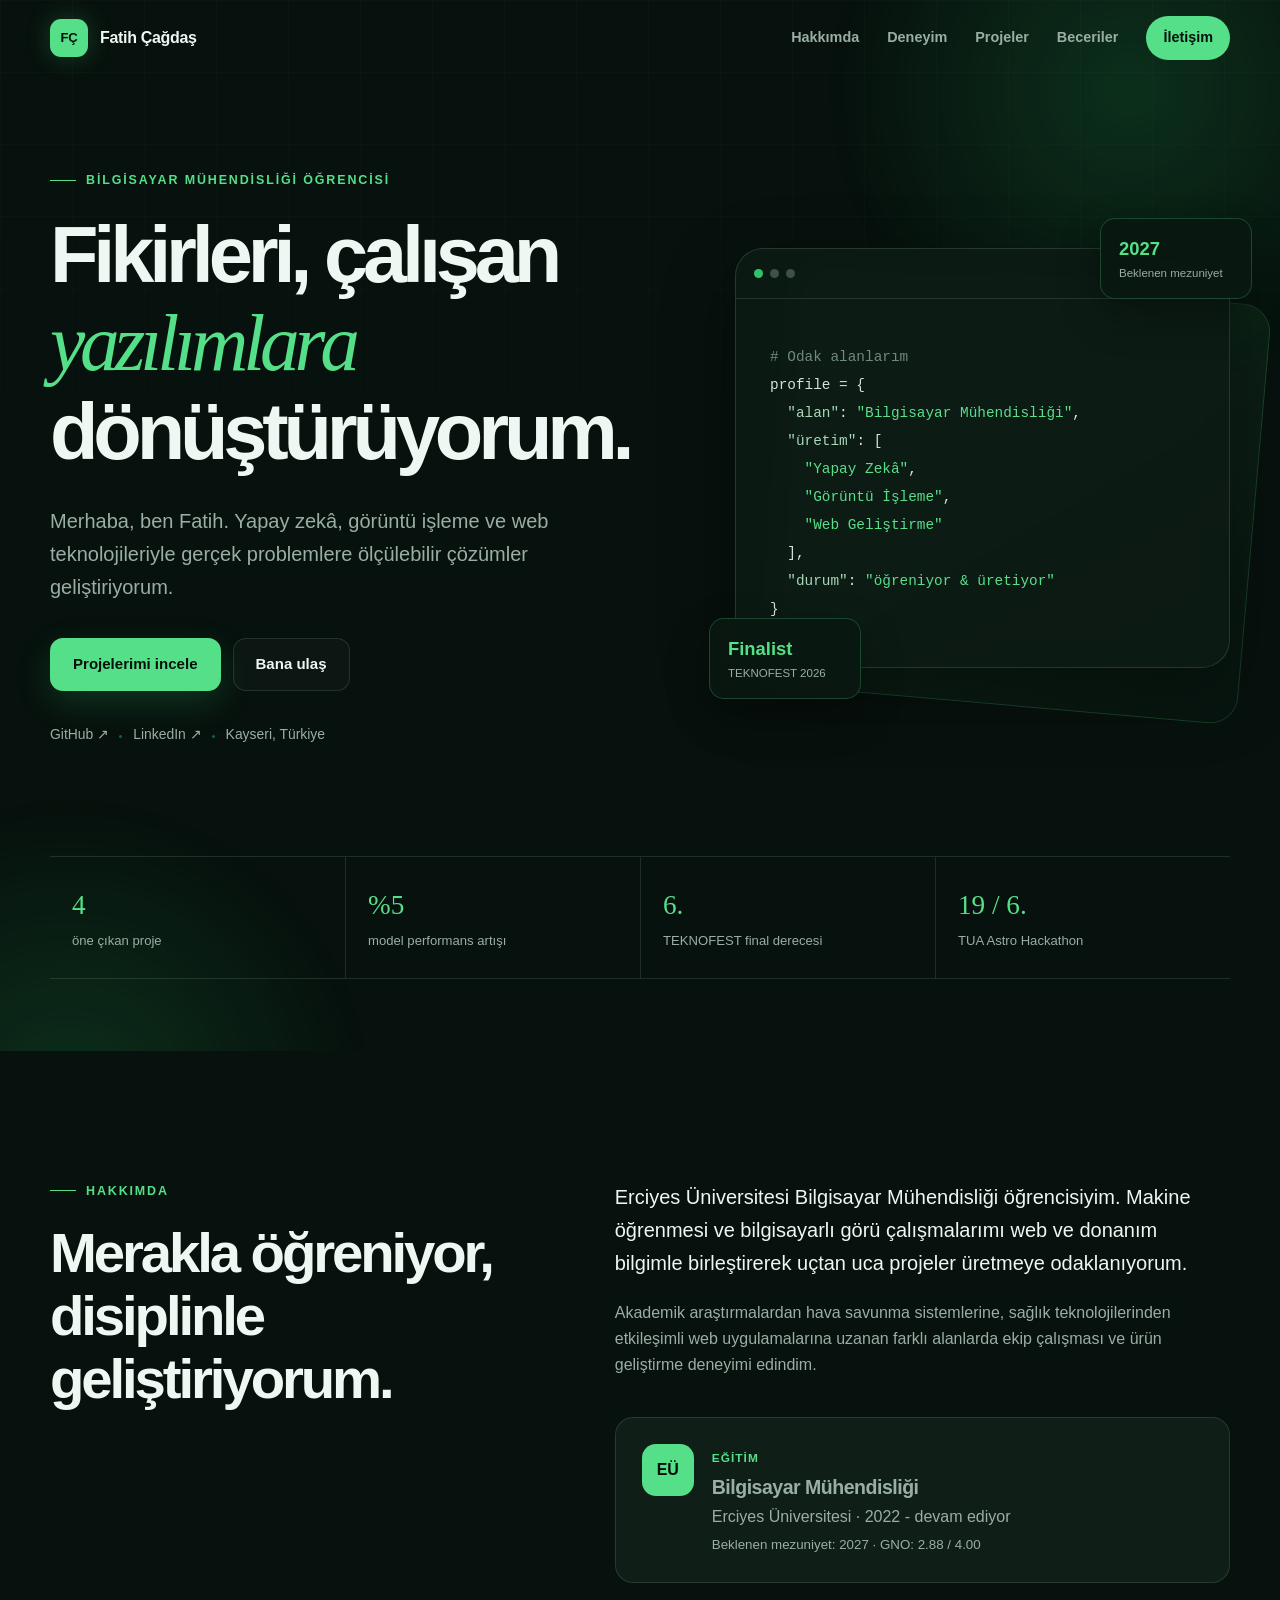
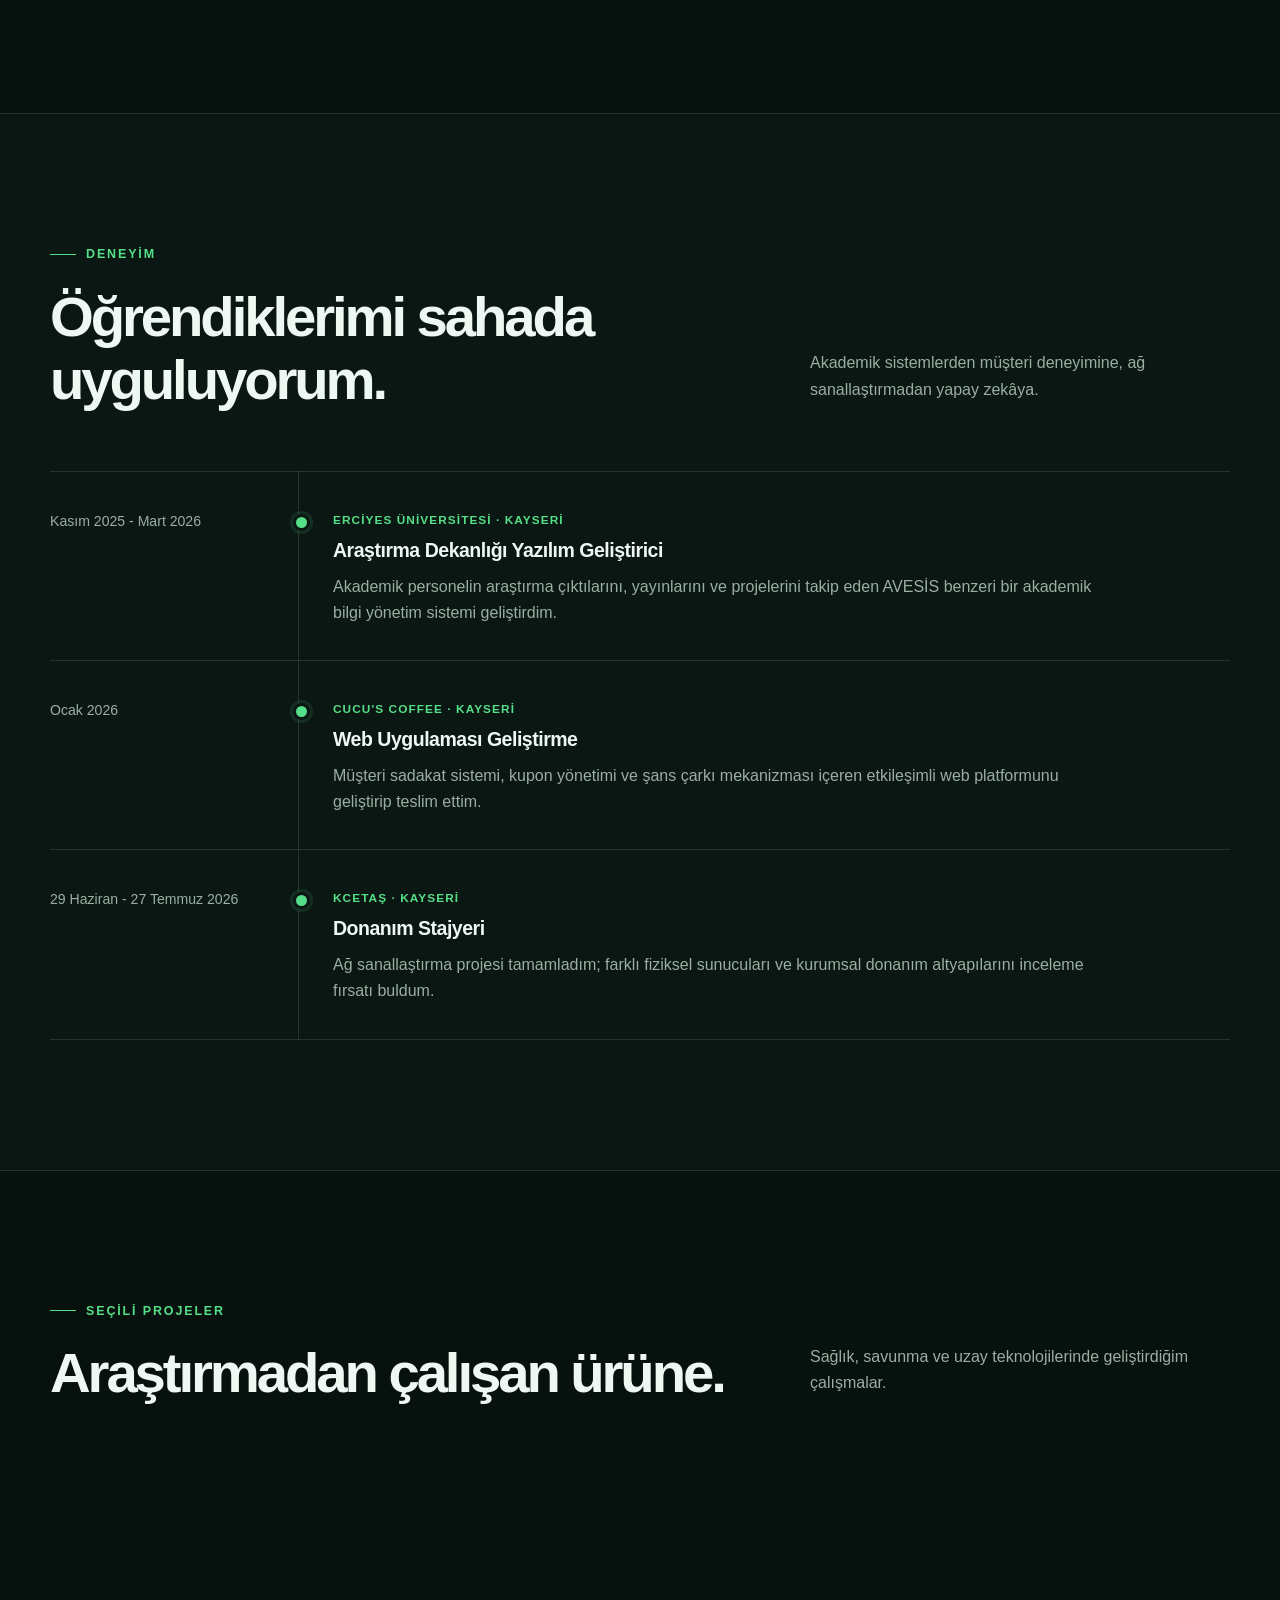
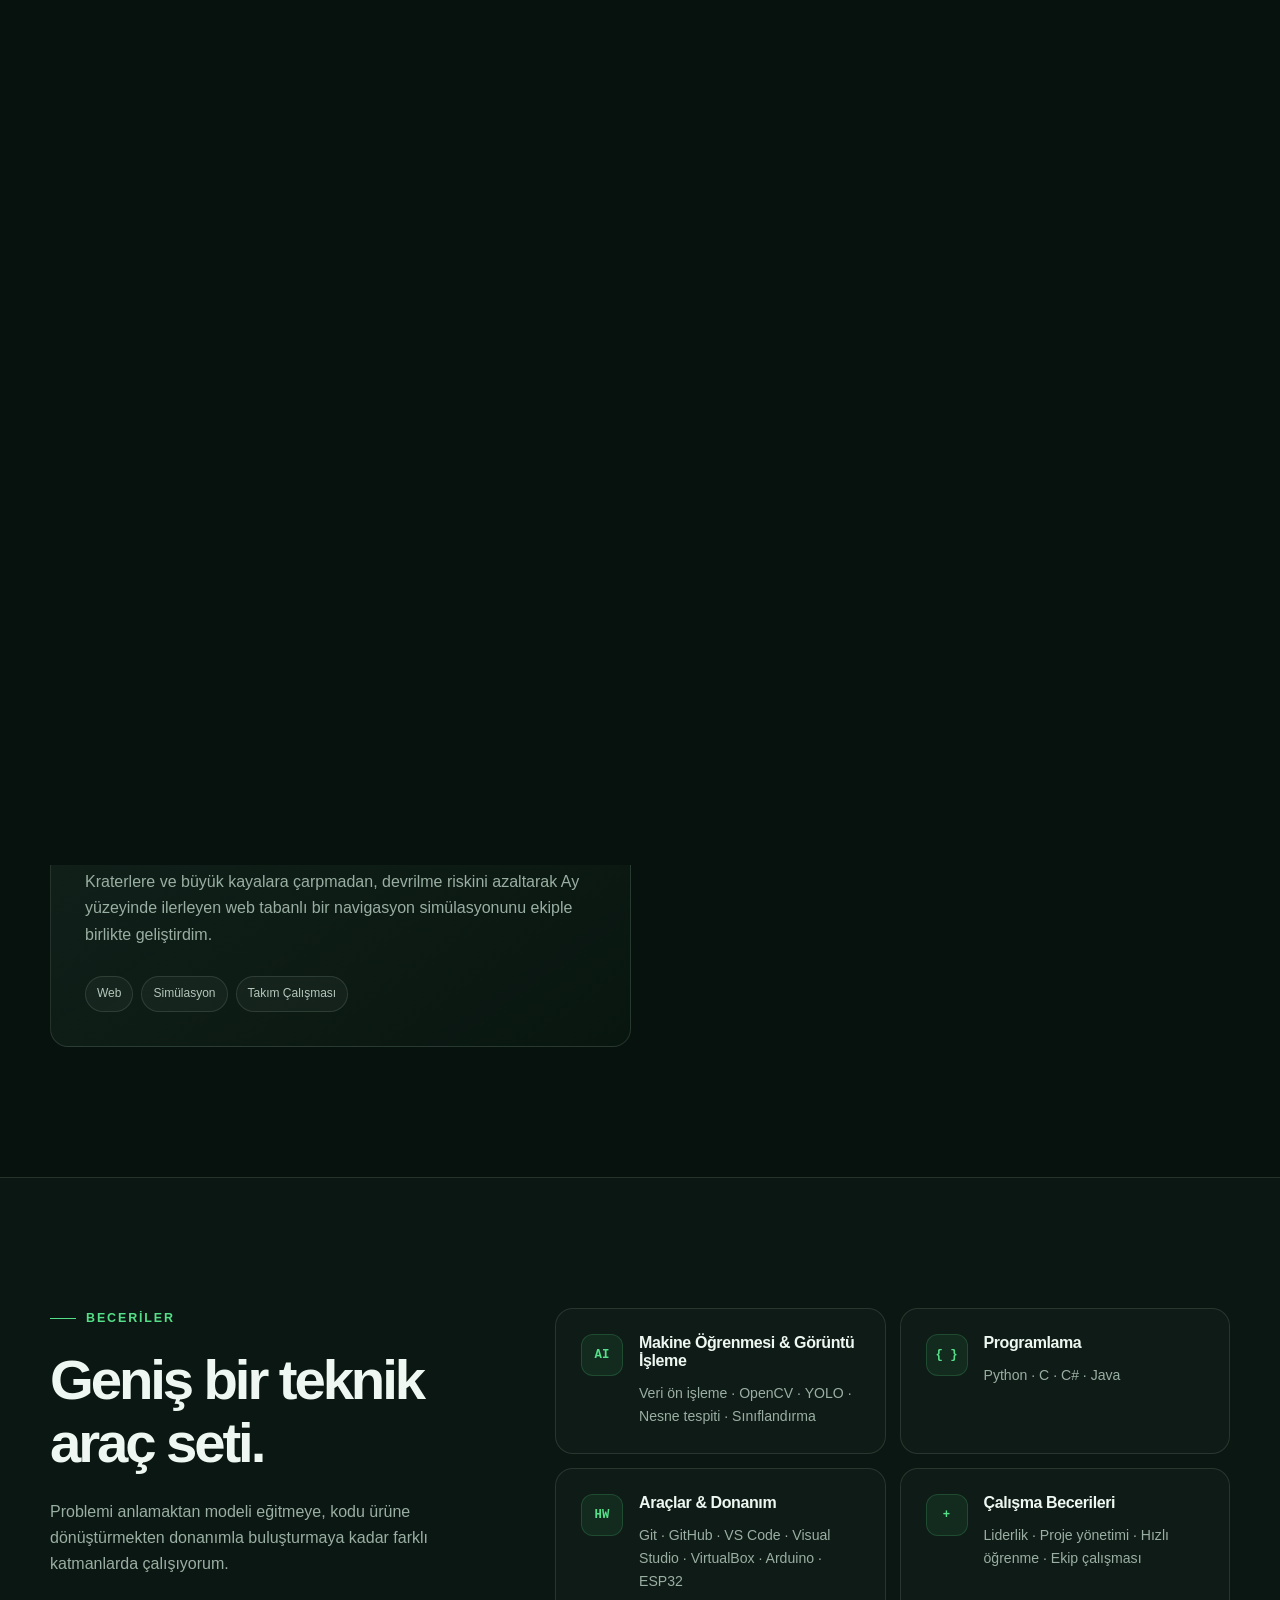
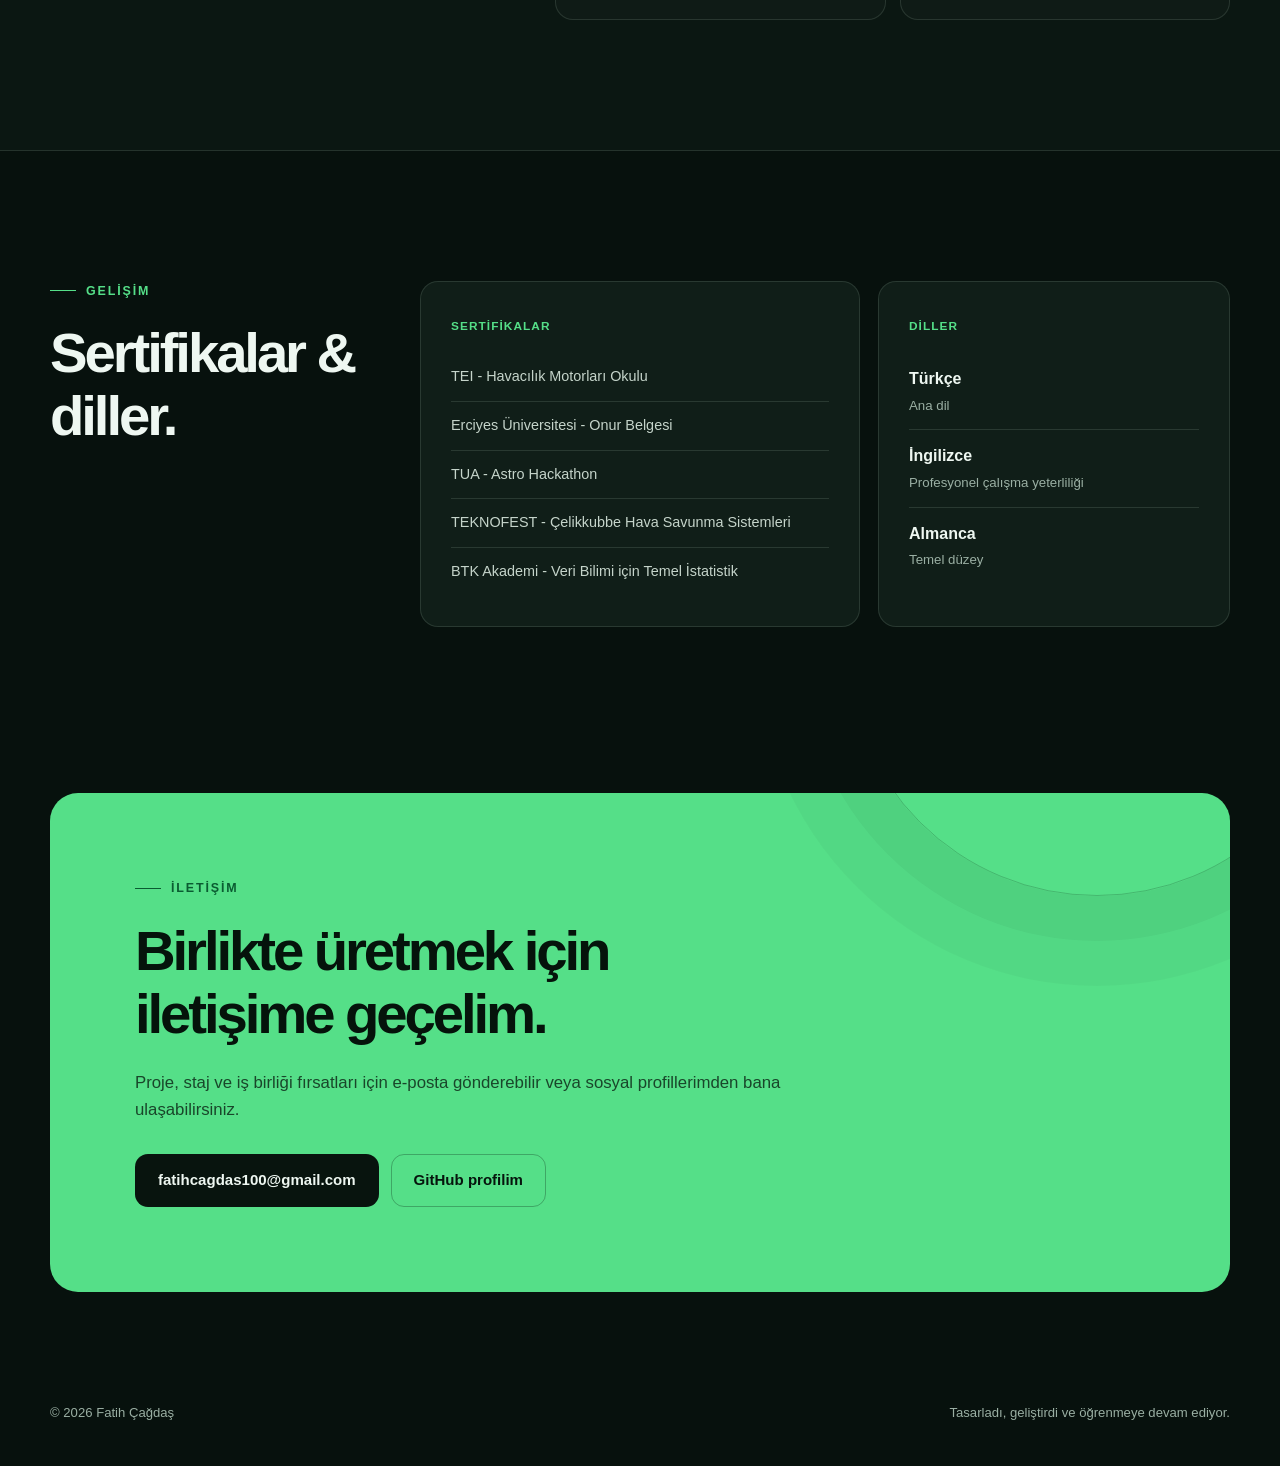
==== index.html @ a01ff173 "Create personal portfolio website" ====
<!doctype html>
<html lang="tr">
  <head>
    <meta charset="UTF-8" />
    <meta name="viewport" content="width=device-width, initial-scale=1.0" />
    <meta
      name="description"
      content="Fatih Çağdaş'ın bilgisayar mühendisliği, yapay zekâ, görüntü işleme ve yazılım projeleri portfolyosu."
    />
    <meta name="theme-color" content="#07110d" />
    <meta property="og:title" content="Fatih Çağdaş | Bilgisayar Mühendisi" />
    <meta
      property="og:description"
      content="Yapay zekâ, görüntü işleme ve yazılım geliştirme projeleri."
    />
    <meta property="og:type" content="website" />
    <title>Fatih Çağdaş | Bilgisayar Mühendisi</title>
    <link rel="icon" href="favicon.svg" type="image/svg+xml" />
    <link rel="stylesheet" href="styles.css" />
    <script src="script.js" defer></script>
  </head>
  <body>
    <a class="skip-link" href="#icerik">İçeriğe geç</a>

    <header class="site-header" data-header>
      <div class="container nav-wrap">
        <a class="brand" href="#anasayfa" aria-label="Fatih Çağdaş ana sayfa">
          <span class="brand-mark" aria-hidden="true">FÇ</span>
          <span>Fatih Çağdaş</span>
        </a>

        <button
          class="menu-button"
          type="button"
          aria-label="Menüyü aç"
          aria-expanded="false"
          aria-controls="main-nav"
          data-menu-button
        >
          <span></span><span></span><span></span>
        </button>

        <nav class="main-nav" id="main-nav" aria-label="Ana menü" data-nav>
          <a href="#hakkimda">Hakkımda</a>
          <a href="#deneyim">Deneyim</a>
          <a href="#projeler">Projeler</a>
          <a href="#beceriler">Beceriler</a>
          <a class="nav-cta" href="#iletisim">İletişim</a>
        </nav>
      </div>
    </header>

    <main id="icerik">
      <section class="hero" id="anasayfa">
        <div class="hero-glow hero-glow-one" aria-hidden="true"></div>
        <div class="hero-glow hero-glow-two" aria-hidden="true"></div>

        <div class="container hero-grid">
          <div class="hero-copy reveal">
            <p class="eyebrow"><span></span> Bilgisayar mühendisliği öğrencisi</p>
            <h1>Fikirleri, çalışan <em>yazılımlara</em> dönüştürüyorum.</h1>
            <p class="hero-intro">
              Merhaba, ben Fatih. Yapay zekâ, görüntü işleme ve web teknolojileriyle
              gerçek problemlere ölçülebilir çözümler geliştiriyorum.
            </p>
            <div class="hero-actions">
              <a class="button button-primary" href="#projeler">Projelerimi incele</a>
              <a class="button button-ghost" href="mailto:fatihcagdas100@gmail.com">Bana ulaş</a>
            </div>
            <ul class="quick-links" aria-label="Sosyal bağlantılar">
              <li>
                <a href="https://github.com/Fatihcagdas100" target="_blank" rel="noreferrer">
                  GitHub <span aria-hidden="true">↗</span>
                </a>
              </li>
              <li>
                <a href="https://linkedin.com/in/fatih-çağdaş" target="_blank" rel="noreferrer">
                  LinkedIn <span aria-hidden="true">↗</span>
                </a>
              </li>
              <li><span>Kayseri, Türkiye</span></li>
            </ul>
          </div>

          <div class="hero-visual reveal" aria-label="Uzmanlık alanları özeti">
            <div class="code-window">
              <div class="window-bar" aria-hidden="true">
                <span></span><span></span><span></span>
                <small>fatih.py</small>
              </div>
              <pre><code><span class="code-muted"># Odak alanlarım</span>
profile = {
  <span class="code-key">"alan"</span>: <span class="code-value">"Bilgisayar Mühendisliği"</span>,
  <span class="code-key">"üretim"</span>: [
    <span class="code-value">"Yapay Zekâ"</span>,
    <span class="code-value">"Görüntü İşleme"</span>,
    <span class="code-value">"Web Geliştirme"</span>
  ],
  <span class="code-key">"durum"</span>: <span class="code-value">"öğreniyor &amp; üretiyor"</span>
}</code></pre>
            </div>
            <div class="visual-badge badge-top">
              <strong>2027</strong>
              <span>Beklenen mezuniyet</span>
            </div>
            <div class="visual-badge badge-bottom">
              <strong>Finalist</strong>
              <span>TEKNOFEST 2026</span>
            </div>
          </div>
        </div>

        <div class="container stats reveal" aria-label="Kısa bilgiler">
          <div><strong>4</strong><span>öne çıkan proje</span></div>
          <div><strong>%5</strong><span>model performans artışı</span></div>
          <div><strong>6.</strong><span>TEKNOFEST final derecesi</span></div>
          <div><strong>19 / 6.</strong><span>TUA Astro Hackathon</span></div>
        </div>
      </section>

      <section class="section" id="hakkimda">
        <div class="container split-layout">
          <div class="section-heading reveal">
            <p class="eyebrow"><span></span> Hakkımda</p>
            <h2>Merakla öğreniyor,<br />disiplinle geliştiriyorum.</h2>
          </div>
          <div class="about-copy reveal">
            <p class="lead">
              Erciyes Üniversitesi Bilgisayar Mühendisliği öğrencisiyim. Makine
              öğrenmesi ve bilgisayarlı görü çalışmalarımı web ve donanım bilgimle
              birleştirerek uçtan uca projeler üretmeye odaklanıyorum.
            </p>
            <p>
              Akademik araştırmalardan hava savunma sistemlerine, sağlık
              teknolojilerinden etkileşimli web uygulamalarına uzanan farklı
              alanlarda ekip çalışması ve ürün geliştirme deneyimi edindim.
            </p>
            <div class="education-card">
              <div class="education-icon" aria-hidden="true">EÜ</div>
              <div>
                <span class="card-label">Eğitim</span>
                <h3>Bilgisayar Mühendisliği</h3>
                <p>Erciyes Üniversitesi · 2022 - devam ediyor</p>
                <small>Beklenen mezuniyet: 2027 · GNO: 2.88 / 4.00</small>
              </div>
            </div>
          </div>
        </div>
      </section>

      <section class="section section-alt" id="deneyim">
        <div class="container">
          <div class="section-heading section-heading-row reveal">
            <div>
              <p class="eyebrow"><span></span> Deneyim</p>
              <h2>Öğrendiklerimi sahada uyguluyorum.</h2>
            </div>
            <p>Akademik sistemlerden müşteri deneyimine, ağ sanallaştırmadan yapay zekâya.</p>
          </div>

          <div class="timeline">
            <article class="timeline-item reveal">
              <div class="timeline-date">Kasım 2025 - Mart 2026</div>
              <div class="timeline-body">
                <span class="card-label">Erciyes Üniversitesi · Kayseri</span>
                <h3>Araştırma Dekanlığı Yazılım Geliştirici</h3>
                <p>
                  Akademik personelin araştırma çıktılarını, yayınlarını ve projelerini
                  takip eden AVESİS benzeri bir akademik bilgi yönetim sistemi geliştirdim.
                </p>
              </div>
            </article>
            <article class="timeline-item reveal">
              <div class="timeline-date">Ocak 2026</div>
              <div class="timeline-body">
                <span class="card-label">Cucu's Coffee · Kayseri</span>
                <h3>Web Uygulaması Geliştirme</h3>
                <p>
                  Müşteri sadakat sistemi, kupon yönetimi ve şans çarkı mekanizması
                  içeren etkileşimli web platformunu geliştirip teslim ettim.
                </p>
              </div>
            </article>
            <article class="timeline-item reveal">
              <div class="timeline-date">29 Haziran - 27 Temmuz 2026</div>
              <div class="timeline-body">
                <span class="card-label">KCETAŞ · Kayseri</span>
                <h3>Donanım Stajyeri</h3>
                <p>
                  Ağ sanallaştırma projesi tamamladım; farklı fiziksel sunucuları ve
                  kurumsal donanım altyapılarını inceleme fırsatı buldum.
                </p>
              </div>
            </article>
          </div>
        </div>
      </section>

      <section class="section" id="projeler">
        <div class="container">
          <div class="section-heading section-heading-row reveal">
            <div>
              <p class="eyebrow"><span></span> Seçili projeler</p>
              <h2>Araştırmadan çalışan ürüne.</h2>
            </div>
            <p>Sağlık, savunma ve uzay teknolojilerinde geliştirdiğim çalışmalar.</p>
          </div>

          <div class="project-grid">
            <article class="project-card project-featured reveal">
              <div class="project-number">01</div>
              <div>
                <span class="project-tag">TÜBİTAK 2209/A</span>
                <h3>Mamografilerde Lezyon Tespiti</h3>
                <p>
                  Kitle ve kalsifikasyon tespiti için derin öğrenme modellerini Yapay
                  Arı Kolonisi optimizasyonuyla geliştirerek temel yöntemlere göre %5
                  performans artışı sağladım. Projenin sonuç raporu tamamlandı.
                </p>
                <ul class="tech-list" aria-label="Kullanılan teknolojiler">
                  <li>Python</li><li>Derin Öğrenme</li><li>Optimizasyon</li>
                </ul>
              </div>
            </article>

            <article class="project-card reveal">
              <div class="project-number">02</div>
              <span class="project-tag">TEKNOFEST 2025</span>
              <h3>Sağlıkta Yapay Zekâ</h3>
              <p>
                Beyin MR görüntülerinden iskemik inmenin akut ve hiperakut evrelerini
                ayırt eden bir sınıflandırma sistemi geliştirdim. Proje PSR raporu
                değerlendirmesini başarıyla geçti.
              </p>
              <ul class="tech-list"><li>MRI</li><li>Sınıflandırma</li><li>Yapay Zekâ</li></ul>
            </article>

            <article class="project-card reveal">
              <div class="project-number">03</div>
              <span class="project-tag">TEKNOFEST 2026 · Final 6.'sı</span>
              <h3>Çelikkubbe Hava Savunma Sistemleri</h3>
              <p>
                Gerçek zamanlı hedef tespiti ve takibine odaklanan görüntü işleme
                bileşeninin geliştirilmesine katkı sağladım. Takımımız finale ulaşıp
                yarışmayı 6. sırada tamamladı.
              </p>
              <ul class="tech-list"><li>OpenCV</li><li>YOLO</li><li>Hedef Takibi</li></ul>
            </article>

            <article class="project-card reveal">
              <div class="project-number">04</div>
              <span class="project-tag">TUA Astro Hackathon · 19 takımda 6.</span>
              <h3>Ay Navigasyon Simülasyonu</h3>
              <p>
                Kraterlere ve büyük kayalara çarpmadan, devrilme riskini azaltarak Ay
                yüzeyinde ilerleyen web tabanlı bir navigasyon simülasyonunu ekiple
                birlikte geliştirdim.
              </p>
              <ul class="tech-list"><li>Web</li><li>Simülasyon</li><li>Takım Çalışması</li></ul>
            </article>
          </div>
        </div>
      </section>

      <section class="section section-alt" id="beceriler">
        <div class="container skills-layout">
          <div class="section-heading reveal">
            <p class="eyebrow"><span></span> Beceriler</p>
            <h2>Geniş bir teknik araç seti.</h2>
            <p>
              Problemi anlamaktan modeli eğitmeye, kodu ürüne dönüştürmekten donanımla
              buluşturmaya kadar farklı katmanlarda çalışıyorum.
            </p>
          </div>
          <div class="skill-groups">
            <article class="skill-group reveal">
              <span class="skill-icon" aria-hidden="true">AI</span>
              <div>
                <h3>Makine Öğrenmesi &amp; Görüntü İşleme</h3>
                <p>Veri ön işleme · OpenCV · YOLO · Nesne tespiti · Sınıflandırma</p>
              </div>
            </article>
            <article class="skill-group reveal">
              <span class="skill-icon" aria-hidden="true">{ }</span>
              <div>
                <h3>Programlama</h3>
                <p>Python · C · C# · Java</p>
              </div>
            </article>
            <article class="skill-group reveal">
              <span class="skill-icon" aria-hidden="true">HW</span>
              <div>
                <h3>Araçlar &amp; Donanım</h3>
                <p>Git · GitHub · VS Code · Visual Studio · VirtualBox · Arduino · ESP32</p>
              </div>
            </article>
            <article class="skill-group reveal">
              <span class="skill-icon" aria-hidden="true">+</span>
              <div>
                <h3>Çalışma Becerileri</h3>
                <p>Liderlik · Proje yönetimi · Hızlı öğrenme · Ekip çalışması</p>
              </div>
            </article>
          </div>
        </div>
      </section>

      <section class="section" id="sertifikalar">
        <div class="container credentials-grid">
          <div class="section-heading reveal">
            <p class="eyebrow"><span></span> Gelişim</p>
            <h2>Sertifikalar &amp; diller.</h2>
          </div>
          <div class="credential-card reveal">
            <span class="card-label">Sertifikalar</span>
            <ul class="credential-list">
              <li>TEI - Havacılık Motorları Okulu</li>
              <li>Erciyes Üniversitesi - Onur Belgesi</li>
              <li>TUA - Astro Hackathon</li>
              <li>TEKNOFEST - Çelikkubbe Hava Savunma Sistemleri</li>
              <li>BTK Akademi - Veri Bilimi için Temel İstatistik</li>
            </ul>
          </div>
          <div class="credential-card reveal">
            <span class="card-label">Diller</span>
            <ul class="language-list">
              <li><strong>Türkçe</strong><span>Ana dil</span></li>
              <li><strong>İngilizce</strong><span>Profesyonel çalışma yeterliliği</span></li>
              <li><strong>Almanca</strong><span>Temel düzey</span></li>
            </ul>
          </div>
        </div>
      </section>

      <section class="contact-section" id="iletisim">
        <div class="container contact-card reveal">
          <p class="eyebrow"><span></span> İletişim</p>
          <h2>Birlikte üretmek için<br />iletişime geçelim.</h2>
          <p>
            Proje, staj ve iş birliği fırsatları için e-posta gönderebilir veya sosyal
            profillerimden bana ulaşabilirsiniz.
          </p>
          <div class="contact-actions">
            <a class="button button-light" href="mailto:fatihcagdas100@gmail.com">
              fatihcagdas100@gmail.com
            </a>
            <a
              class="button button-outline-light"
              href="https://github.com/Fatihcagdas100"
              target="_blank"
              rel="noreferrer"
            >GitHub profilim</a>
          </div>
        </div>
      </section>
    </main>

    <footer class="site-footer">
      <div class="container footer-wrap">
        <p>© <span data-year></span> Fatih Çağdaş</p>
        <p>Tasarladı, geliştirdi ve öğrenmeye devam ediyor.</p>
      </div>
    </footer>
  </body>
</html>
---- styles.css ----
:root {
  color-scheme: dark;
  --bg: #07110d;
  --bg-soft: #0b1712;
  --surface: #101e18;
  --surface-strong: #15271f;
  --text: #eef7f1;
  --muted: #9aafa3;
  --line: rgba(205, 238, 217, 0.13);
  --accent: #55df88;
  --accent-strong: #2fc46a;
  --accent-dark: #0b6b37;
  --shadow: 0 24px 70px rgba(0, 0, 0, 0.35);
  --radius-lg: 28px;
  --radius-md: 18px;
  --container: 1180px;
}

* {
  box-sizing: border-box;
}

html {
  scroll-behavior: smooth;
  scroll-padding-top: 92px;
}

body {
  margin: 0;
  background: var(--bg);
  color: var(--text);
  font-family: Inter, "Segoe UI", Roboto, Helvetica, Arial, sans-serif;
  font-size: 1rem;
  line-height: 1.65;
  -webkit-font-smoothing: antialiased;
}

body::before {
  position: fixed;
  inset: 0;
  z-index: -2;
  content: "";
  pointer-events: none;
  background-image:
    linear-gradient(rgba(255, 255, 255, 0.018) 1px, transparent 1px),
    linear-gradient(90deg, rgba(255, 255, 255, 0.018) 1px, transparent 1px);
  background-size: 72px 72px;
  mask-image: linear-gradient(to bottom, black, transparent 88%);
}

a {
  color: inherit;
  text-decoration: none;
}

button,
a {
  -webkit-tap-highlight-color: transparent;
}

button,
input {
  font: inherit;
}

::selection {
  color: #021008;
  background: var(--accent);
}

.container {
  width: min(calc(100% - 40px), var(--container));
  margin-inline: auto;
}

.skip-link {
  position: fixed;
  top: 12px;
  left: 12px;
  z-index: 1000;
  padding: 10px 16px;
  color: #05130b;
  background: var(--accent);
  border-radius: 8px;
  transform: translateY(-150%);
}

.skip-link:focus {
  transform: translateY(0);
}

.site-header {
  position: fixed;
  inset: 0 0 auto;
  z-index: 100;
  border-bottom: 1px solid transparent;
  transition: background 180ms ease, border-color 180ms ease, backdrop-filter 180ms ease;
}

.site-header.scrolled {
  background: rgba(7, 17, 13, 0.84);
  border-color: var(--line);
  backdrop-filter: blur(18px);
}

.nav-wrap {
  display: flex;
  align-items: center;
  justify-content: space-between;
  min-height: 76px;
}

.brand {
  display: inline-flex;
  gap: 12px;
  align-items: center;
  font-weight: 700;
  letter-spacing: -0.02em;
}

.brand-mark {
  display: grid;
  width: 38px;
  aspect-ratio: 1;
  place-items: center;
  color: #041109;
  font-size: 0.82rem;
  font-weight: 900;
  background: var(--accent);
  border-radius: 11px;
  box-shadow: 0 0 26px rgba(85, 223, 136, 0.23);
}

.main-nav {
  display: flex;
  gap: 28px;
  align-items: center;
}

.main-nav a {
  color: var(--muted);
  font-size: 0.9rem;
  font-weight: 600;
  transition: color 160ms ease;
}

.main-nav a:hover,
.main-nav a:focus-visible {
  color: var(--text);
}

.main-nav .nav-cta {
  padding: 10px 17px;
  color: #06110b;
  background: var(--accent);
  border-radius: 999px;
}

.menu-button {
  display: none;
  width: 44px;
  height: 44px;
  padding: 10px;
  background: transparent;
  border: 1px solid var(--line);
  border-radius: 12px;
}

.menu-button span {
  display: block;
  height: 2px;
  margin: 5px 0;
  background: var(--text);
  border-radius: 10px;
}

.hero {
  position: relative;
  min-height: 100vh;
  padding: 170px 0 72px;
  overflow: hidden;
}

.hero-grid {
  display: grid;
  grid-template-columns: minmax(0, 1.1fr) minmax(390px, 0.9fr);
  gap: 80px;
  align-items: center;
}

.hero-glow {
  position: absolute;
  z-index: -1;
  width: 620px;
  aspect-ratio: 1;
  pointer-events: none;
  background: radial-gradient(circle, rgba(36, 188, 95, 0.18), rgba(7, 17, 13, 0) 68%);
  border-radius: 50%;
  filter: blur(12px);
}

.hero-glow-one {
  top: -220px;
  right: -160px;
}

.hero-glow-two {
  bottom: -360px;
  left: -240px;
}

.eyebrow {
  display: flex;
  gap: 10px;
  align-items: center;
  margin: 0 0 20px;
  color: var(--accent);
  font-size: 0.78rem;
  font-weight: 800;
  letter-spacing: 0.15em;
  text-transform: uppercase;
}

.eyebrow > span {
  width: 26px;
  height: 1px;
  background: currentColor;
}

h1,
h2,
h3,
p {
  margin-top: 0;
}

h1,
h2,
h3 {
  line-height: 1.12;
}

h1 {
  max-width: 770px;
  margin-bottom: 28px;
  font-size: clamp(3.2rem, 6.2vw, 6.2rem);
  letter-spacing: -0.065em;
}

h1 em {
  color: var(--accent);
  font-family: Georgia, "Times New Roman", serif;
  font-weight: 400;
}

h2 {
  margin-bottom: 24px;
  font-size: clamp(2.25rem, 4.4vw, 4.35rem);
  letter-spacing: -0.055em;
}

h3 {
  margin-bottom: 12px;
  font-size: 1.22rem;
  letter-spacing: -0.025em;
}

.hero-intro {
  max-width: 650px;
  margin-bottom: 34px;
  color: var(--muted);
  font-size: clamp(1.06rem, 1.7vw, 1.25rem);
}

.hero-actions,
.contact-actions {
  display: flex;
  flex-wrap: wrap;
  gap: 12px;
}

.button {
  display: inline-flex;
  min-height: 52px;
  padding: 13px 22px;
  align-items: center;
  justify-content: center;
  font-size: 0.94rem;
  font-weight: 750;
  border: 1px solid transparent;
  border-radius: 13px;
  transition: transform 160ms ease, background 160ms ease, border-color 160ms ease;
}

.button:hover {
  transform: translateY(-2px);
}

.button-primary {
  color: #06110b;
  background: var(--accent);
  box-shadow: 0 12px 34px rgba(47, 196, 106, 0.2);
}

.button-primary:hover {
  background: #6be69a;
}

.button-ghost {
  border-color: var(--line);
  background: rgba(255, 255, 255, 0.025);
}

.button-ghost:hover {
  border-color: rgba(85, 223, 136, 0.42);
  background: rgba(85, 223, 136, 0.07);
}

.quick-links {
  display: flex;
  flex-wrap: wrap;
  gap: 12px 24px;
  padding: 0;
  margin: 32px 0 0;
  color: var(--muted);
  font-size: 0.87rem;
  list-style: none;
}

.quick-links li {
  position: relative;
}

.quick-links li + li::before {
  position: absolute;
  top: 50%;
  left: -14px;
  width: 3px;
  height: 3px;
  content: "";
  background: var(--accent-dark);
  border-radius: 50%;
}

.quick-links a:hover {
  color: var(--accent);
}

.hero-visual {
  position: relative;
  isolation: isolate;
}

.hero-visual::before {
  position: absolute;
  inset: 9% -5% -9% 10%;
  z-index: -1;
  content: "";
  background: linear-gradient(145deg, rgba(85, 223, 136, 0.12), rgba(85, 223, 136, 0.02));
  border: 1px solid rgba(85, 223, 136, 0.16);
  border-radius: var(--radius-lg);
  transform: rotate(5deg);
}

.code-window {
  min-height: 350px;
  overflow: hidden;
  background: rgba(13, 27, 21, 0.9);
  border: 1px solid rgba(196, 236, 210, 0.14);
  border-radius: var(--radius-lg);
  box-shadow: var(--shadow);
  backdrop-filter: blur(12px);
}

.window-bar {
  display: flex;
  gap: 7px;
  align-items: center;
  height: 50px;
  padding: 0 18px;
  border-bottom: 1px solid var(--line);
}

.window-bar > span {
  width: 9px;
  aspect-ratio: 1;
  background: #3d5147;
  border-radius: 50%;
}

.window-bar > span:first-child {
  background: var(--accent-strong);
}

.window-bar small {
  margin-left: auto;
  color: #698075;
  font-family: Consolas, monospace;
}

pre {
  margin: 0;
  padding: 44px 34px;
  overflow: auto;
  color: #d5e3da;
  font-family: Consolas, "Cascadia Code", monospace;
  font-size: clamp(0.75rem, 1.15vw, 0.9rem);
  line-height: 1.95;
}

.code-muted { color: #6f8a7c; }
.code-key { color: #a9d8b9; }
.code-value { color: #59df8a; }

.visual-badge {
  position: absolute;
  display: grid;
  min-width: 152px;
  padding: 15px 18px;
  background: rgba(10, 24, 17, 0.94);
  border: 1px solid rgba(85, 223, 136, 0.24);
  border-radius: 15px;
  box-shadow: 0 16px 42px rgba(0, 0, 0, 0.3);
  backdrop-filter: blur(14px);
}

.visual-badge strong {
  color: var(--accent);
  font-size: 1.15rem;
}

.visual-badge span {
  color: var(--muted);
  font-size: 0.72rem;
}

.badge-top {
  top: -30px;
  right: -22px;
}

.badge-bottom {
  bottom: -31px;
  left: -26px;
}

.stats {
  display: grid;
  grid-template-columns: repeat(4, 1fr);
  margin-top: 110px;
  border-block: 1px solid var(--line);
}

.stats > div {
  display: grid;
  gap: 2px;
  padding: 26px 22px;
}

.stats > div + div {
  border-left: 1px solid var(--line);
}

.stats strong {
  color: var(--accent);
  font-family: Georgia, "Times New Roman", serif;
  font-size: 1.7rem;
  font-weight: 400;
}

.stats span {
  color: var(--muted);
  font-size: 0.82rem;
}

.section {
  padding: 130px 0;
}

.section-alt {
  background: var(--bg-soft);
  border-block: 1px solid var(--line);
}

.split-layout {
  display: grid;
  grid-template-columns: 0.85fr 1.15fr;
  gap: 110px;
}

.section-heading h2 {
  max-width: 720px;
}

.section-heading > p:not(.eyebrow),
.section-heading-row > p {
  max-width: 420px;
  color: var(--muted);
}

.section-heading-row {
  display: flex;
  gap: 80px;
  align-items: end;
  justify-content: space-between;
  margin-bottom: 60px;
}

.section-heading-row h2 {
  margin-bottom: 0;
}

.section-heading-row > p {
  margin-bottom: 8px;
}

.about-copy {
  color: var(--muted);
}

.about-copy .lead {
  color: var(--text);
  font-size: 1.25rem;
  line-height: 1.65;
}

.education-card {
  display: flex;
  gap: 18px;
  padding: 26px;
  margin-top: 38px;
  background: var(--surface);
  border: 1px solid var(--line);
  border-radius: var(--radius-md);
}

.education-icon {
  display: grid;
  flex: 0 0 52px;
  height: 52px;
  place-items: center;
  color: #041109;
  font-weight: 900;
  background: var(--accent);
  border-radius: 14px;
}

.card-label,
.project-tag {
  display: inline-block;
  margin-bottom: 9px;
  color: var(--accent);
  font-size: 0.74rem;
  font-weight: 800;
  letter-spacing: 0.09em;
  text-transform: uppercase;
}

.education-card h3 {
  margin-bottom: 5px;
}

.education-card p,
.education-card small {
  display: block;
  margin: 0;
  color: var(--muted);
}

.education-card small {
  margin-top: 4px;
}

.timeline {
  position: relative;
}

.timeline::before {
  position: absolute;
  top: 0;
  bottom: 0;
  left: 248px;
  width: 1px;
  content: "";
  background: var(--line);
}

.timeline-item {
  position: relative;
  display: grid;
  grid-template-columns: 215px 1fr;
  gap: 68px;
  padding: 34px 0;
  border-top: 1px solid var(--line);
}

.timeline-item:last-child {
  border-bottom: 1px solid var(--line);
}

.timeline-item::before {
  position: absolute;
  top: 42px;
  left: 243px;
  z-index: 1;
  width: 11px;
  aspect-ratio: 1;
  content: "";
  background: var(--accent);
  border: 3px solid var(--bg-soft);
  border-radius: 50%;
  box-shadow: 0 0 0 3px rgba(85, 223, 136, 0.12);
}

.timeline-date {
  padding-top: 4px;
  color: var(--muted);
  font-size: 0.88rem;
}

.timeline-body {
  max-width: 760px;
}

.timeline-body p {
  margin-bottom: 0;
  color: var(--muted);
}

.project-grid {
  display: grid;
  grid-template-columns: repeat(2, minmax(0, 1fr));
  gap: 18px;
}

.project-card {
  position: relative;
  min-height: 360px;
  padding: 34px;
  overflow: hidden;
  background: linear-gradient(145deg, rgba(20, 38, 30, 0.9), rgba(10, 24, 17, 0.74));
  border: 1px solid var(--line);
  border-radius: var(--radius-md);
  transition: transform 180ms ease, border-color 180ms ease;
}

.project-card:hover {
  border-color: rgba(85, 223, 136, 0.35);
  transform: translateY(-5px);
}

.project-featured {
  display: grid;
  grid-column: 1 / -1;
  grid-template-columns: 0.38fr 1.62fr;
  min-height: 300px;
  background:
    radial-gradient(circle at 8% 25%, rgba(85, 223, 136, 0.15), transparent 30%),
    linear-gradient(135deg, #14291f, #0b1812);
}

.project-number {
  margin-bottom: 55px;
  color: rgba(85, 223, 136, 0.22);
  font-family: Georgia, "Times New Roman", serif;
  font-size: 3.5rem;
  line-height: 1;
}

.project-featured .project-number {
  font-size: 7rem;
}

.project-card h3 {
  max-width: 640px;
  font-size: clamp(1.45rem, 2.5vw, 2.1rem);
}

.project-card p {
  max-width: 750px;
  color: var(--muted);
}

.tech-list {
  display: flex;
  flex-wrap: wrap;
  gap: 8px;
  padding: 0;
  margin: 28px 0 0;
  list-style: none;
}

.tech-list li {
  padding: 7px 11px;
  color: #b4c7bb;
  font-size: 0.75rem;
  background: rgba(255, 255, 255, 0.035);
  border: 1px solid var(--line);
  border-radius: 999px;
}

.skills-layout {
  display: grid;
  grid-template-columns: 0.75fr 1.25fr;
  gap: 100px;
}

.skill-groups {
  display: grid;
  grid-template-columns: repeat(2, minmax(0, 1fr));
  gap: 14px;
}

.skill-group {
  display: flex;
  gap: 16px;
  padding: 25px;
  background: rgba(255, 255, 255, 0.018);
  border: 1px solid var(--line);
  border-radius: var(--radius-md);
}

.skill-icon {
  display: grid;
  flex: 0 0 42px;
  height: 42px;
  place-items: center;
  color: var(--accent);
  font-family: Consolas, monospace;
  font-size: 0.77rem;
  font-weight: 700;
  background: rgba(85, 223, 136, 0.08);
  border: 1px solid rgba(85, 223, 136, 0.18);
  border-radius: 12px;
}

.skill-group h3 {
  font-size: 1rem;
}

.skill-group p {
  margin-bottom: 0;
  color: var(--muted);
  font-size: 0.88rem;
}

.credentials-grid {
  display: grid;
  grid-template-columns: 0.8fr 1fr 0.8fr;
  gap: 18px;
  align-items: start;
}

.credential-card {
  min-height: 100%;
  padding: 30px;
  background: var(--surface);
  border: 1px solid var(--line);
  border-radius: var(--radius-md);
}

.credential-list,
.language-list {
  padding: 0;
  margin: 8px 0 0;
  list-style: none;
}

.credential-list li {
  padding: 12px 0;
  color: #c5d4ca;
  border-bottom: 1px solid var(--line);
  font-size: 0.9rem;
}

.credential-list li:last-child {
  border-bottom: 0;
}

.language-list li {
  display: grid;
  gap: 2px;
  padding: 13px 0;
  border-bottom: 1px solid var(--line);
}

.language-list li:last-child {
  border-bottom: 0;
}

.language-list span {
  color: var(--muted);
  font-size: 0.83rem;
}

.contact-section {
  padding: 36px 0 80px;
}

.contact-card {
  position: relative;
  padding: clamp(40px, 7vw, 85px);
  overflow: hidden;
  color: #05130b;
  background: var(--accent);
  border-radius: var(--radius-lg);
}

.contact-card::after {
  position: absolute;
  top: -80%;
  right: -10%;
  width: 500px;
  aspect-ratio: 1;
  content: "";
  border: 1px solid rgba(4, 28, 14, 0.2);
  border-radius: 50%;
  box-shadow: 0 0 0 45px rgba(4, 28, 14, 0.04), 0 0 0 90px rgba(4, 28, 14, 0.03);
}

.contact-card .eyebrow {
  color: #0a5b31;
}

.contact-card h2 {
  position: relative;
  z-index: 1;
  max-width: 850px;
}

.contact-card > p:not(.eyebrow) {
  position: relative;
  z-index: 1;
  max-width: 670px;
  margin-bottom: 30px;
  color: rgba(5, 19, 11, 0.75);
  font-size: 1.05rem;
}

.contact-actions {
  position: relative;
  z-index: 1;
}

.button-light {
  color: var(--text);
  background: #08140e;
}

.button-outline-light {
  color: #06150d;
  border-color: rgba(5, 24, 12, 0.28);
}

.button-outline-light:hover {
  background: rgba(255, 255, 255, 0.18);
}

.site-footer {
  padding: 30px 0 42px;
}

.footer-wrap {
  display: flex;
  justify-content: space-between;
  color: var(--muted);
  font-size: 0.82rem;
}

.footer-wrap p {
  margin: 0;
}

.reveal {
  opacity: 0;
  transform: translateY(18px);
  transition: opacity 560ms ease, transform 560ms ease;
}

.reveal.visible {
  opacity: 1;
  transform: translateY(0);
}

@media (max-width: 980px) {
  .hero-grid,
  .split-layout,
  .skills-layout {
    grid-template-columns: 1fr;
  }

  .hero-grid {
    gap: 90px;
  }

  .hero-copy {
    max-width: 760px;
  }

  .hero-visual {
    width: min(100%, 620px);
    margin-inline: auto;
  }

  .split-layout,
  .skills-layout {
    gap: 46px;
  }

  .credentials-grid {
    grid-template-columns: 1fr 1fr;
  }

  .credentials-grid .section-heading {
    grid-column: 1 / -1;
  }
}

@media (max-width: 780px) {
  .menu-button {
    display: block;
  }

  .main-nav {
    position: absolute;
    top: 68px;
    right: 20px;
    left: 20px;
    display: grid;
    gap: 0;
    padding: 10px;
    visibility: hidden;
    background: rgba(11, 23, 18, 0.98);
    border: 1px solid var(--line);
    border-radius: 16px;
    box-shadow: var(--shadow);
    opacity: 0;
    transform: translateY(-8px);
    transition: opacity 160ms ease, transform 160ms ease, visibility 160ms ease;
  }

  .main-nav.open {
    visibility: visible;
    opacity: 1;
    transform: translateY(0);
  }

  .main-nav a,
  .main-nav .nav-cta {
    padding: 13px 14px;
    border-radius: 10px;
  }

  .main-nav .nav-cta {
    margin-top: 5px;
    text-align: center;
  }

  .hero {
    padding-top: 135px;
  }

  .stats {
    grid-template-columns: repeat(2, 1fr);
    margin-top: 90px;
  }

  .stats > div:nth-child(3) {
    border-left: 0;
    border-top: 1px solid var(--line);
  }

  .stats > div:nth-child(4) {
    border-top: 1px solid var(--line);
  }

  .section {
    padding: 94px 0;
  }

  .section-heading-row {
    display: block;
    margin-bottom: 42px;
  }

  .timeline::before,
  .timeline-item::before {
    display: none;
  }

  .timeline-item {
    grid-template-columns: 1fr;
    gap: 10px;
  }

  .project-grid,
  .skill-groups,
  .credentials-grid {
    grid-template-columns: 1fr;
  }

  .credentials-grid .section-heading {
    grid-column: auto;
  }

  .project-featured {
    display: block;
    grid-column: auto;
  }

  .project-featured .project-number {
    margin-bottom: 40px;
    font-size: 3.5rem;
  }
}

@media (max-width: 540px) {
  .container {
    width: min(calc(100% - 28px), var(--container));
  }

  h1 {
    font-size: clamp(2.85rem, 14.5vw, 4.5rem);
  }

  h2 {
    font-size: 2.4rem;
  }

  .brand > span:last-child {
    display: none;
  }

  .hero-actions .button,
  .contact-actions .button {
    width: 100%;
  }

  .hero-visual {
    width: calc(100% - 8px);
  }

  .code-window {
    min-height: 295px;
  }

  pre {
    padding: 31px 20px;
    font-size: 0.68rem;
  }

  .visual-badge {
    min-width: 136px;
    padding: 12px 14px;
  }

  .badge-top {
    right: -7px;
  }

  .badge-bottom {
    left: -7px;
  }

  .stats > div {
    padding: 20px 12px;
  }

  .project-card,
  .credential-card {
    padding: 25px;
  }

  .education-card,
  .skill-group {
    align-items: flex-start;
  }

  .contact-card {
    border-radius: 20px;
  }

  .footer-wrap {
    display: grid;
    gap: 4px;
  }
}

@media (prefers-reduced-motion: reduce) {
  html {
    scroll-behavior: auto;
  }

  *,
  *::before,
  *::after {
    scroll-behavior: auto !important;
    transition-duration: 0.01ms !important;
    animation-duration: 0.01ms !important;
    animation-iteration-count: 1 !important;
  }

  .reveal {
    opacity: 1;
    transform: none;
  }
}
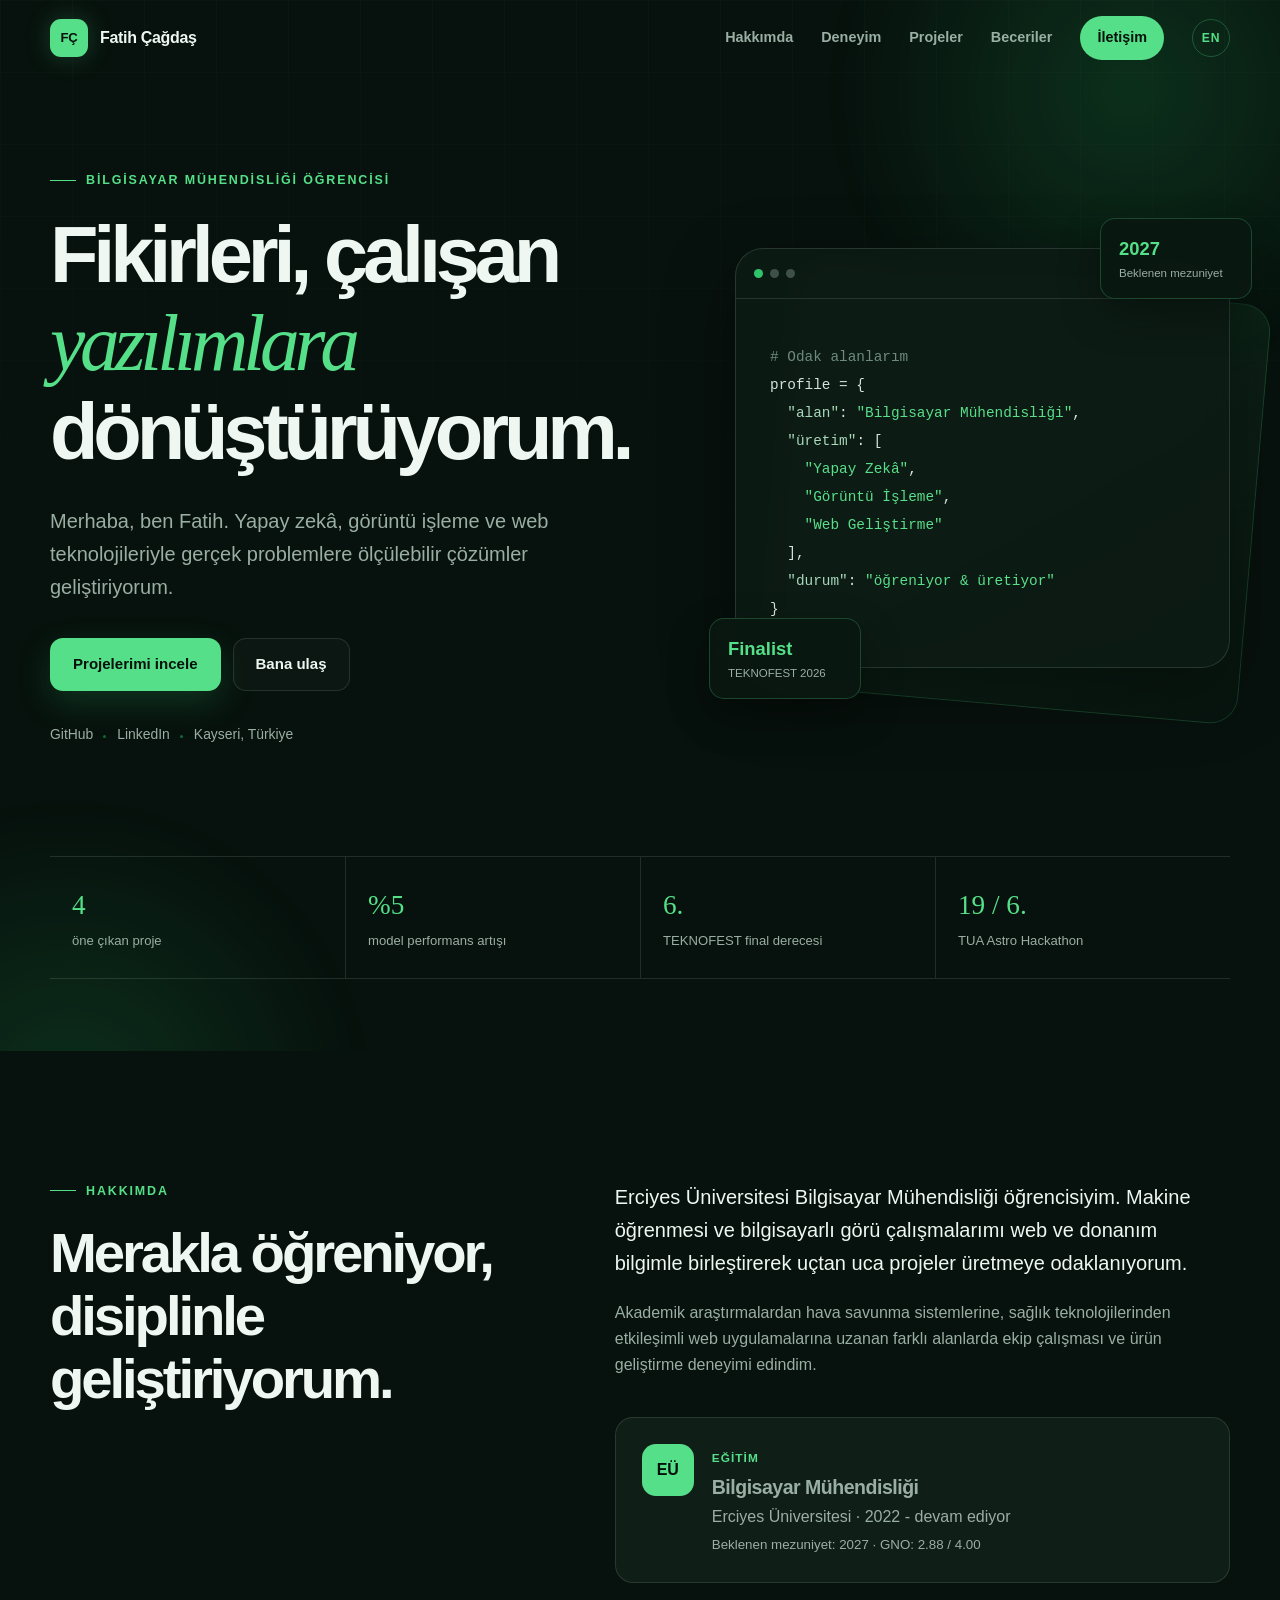
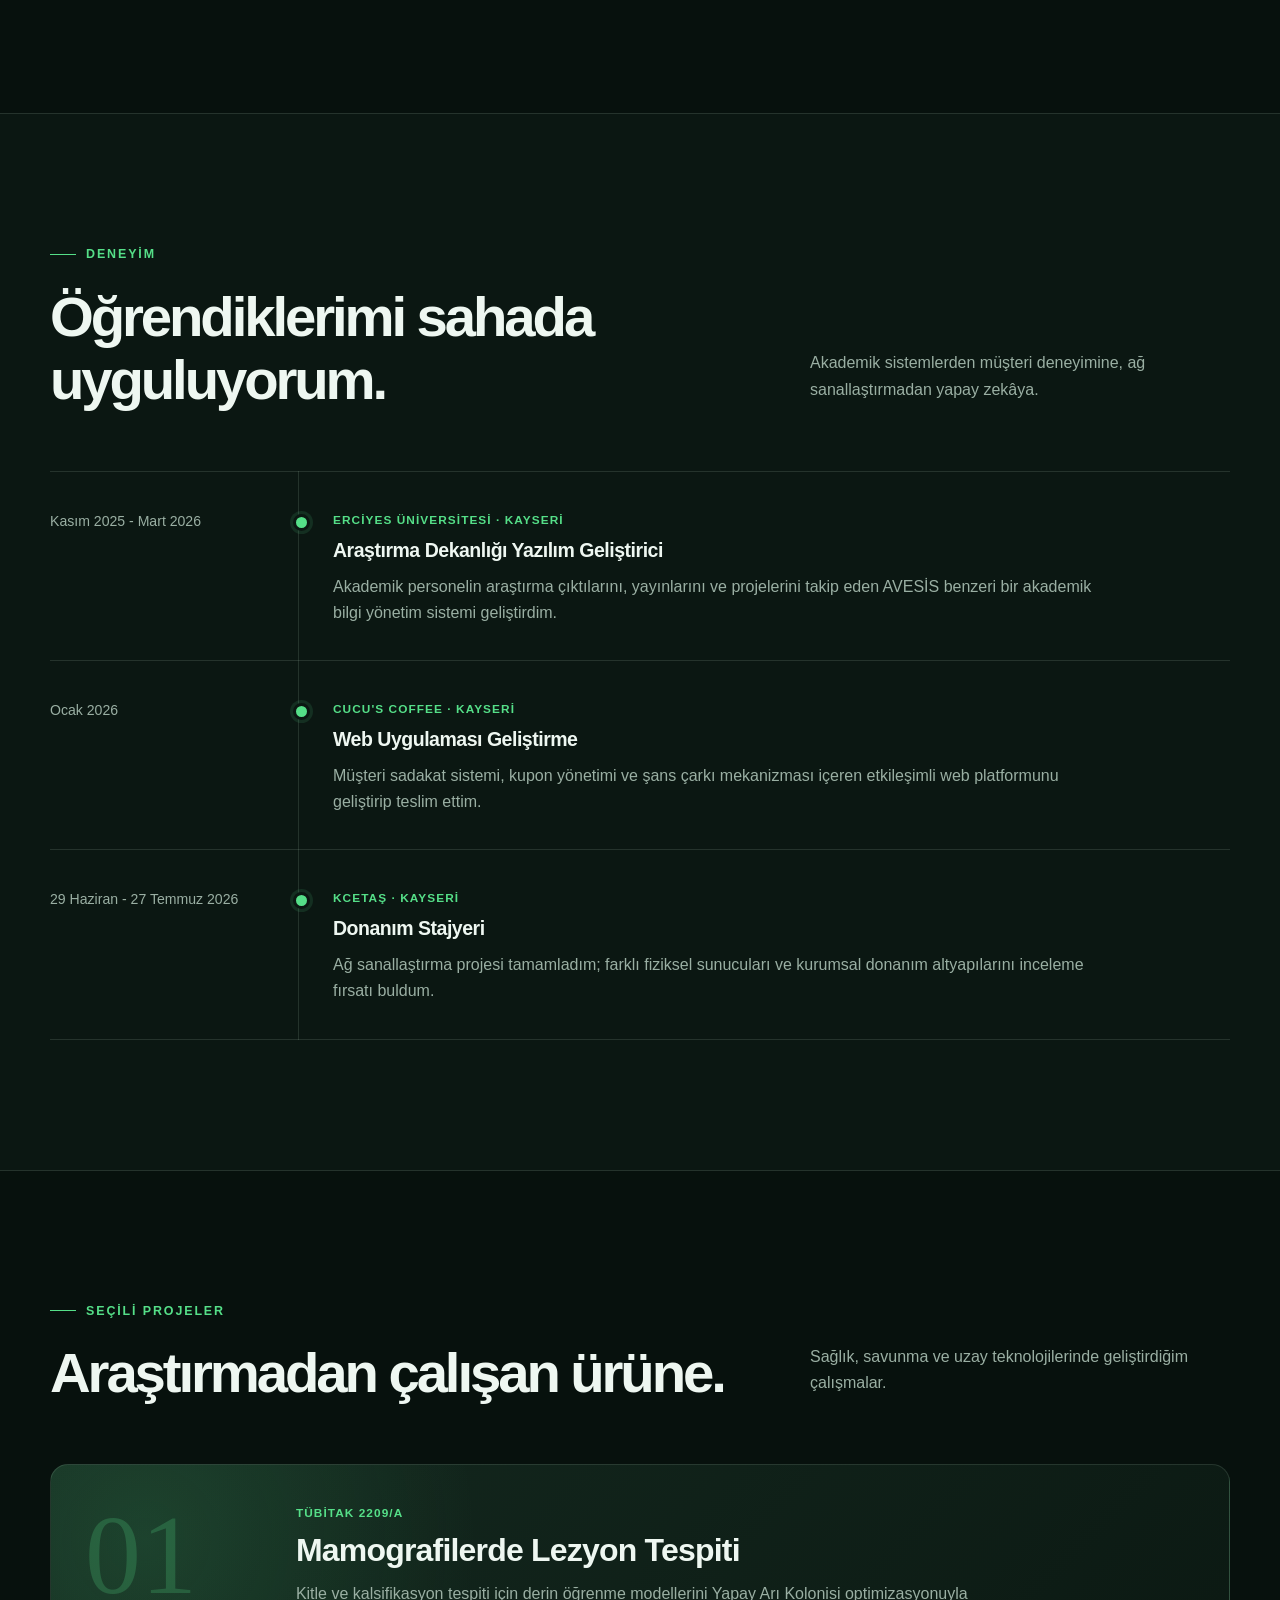
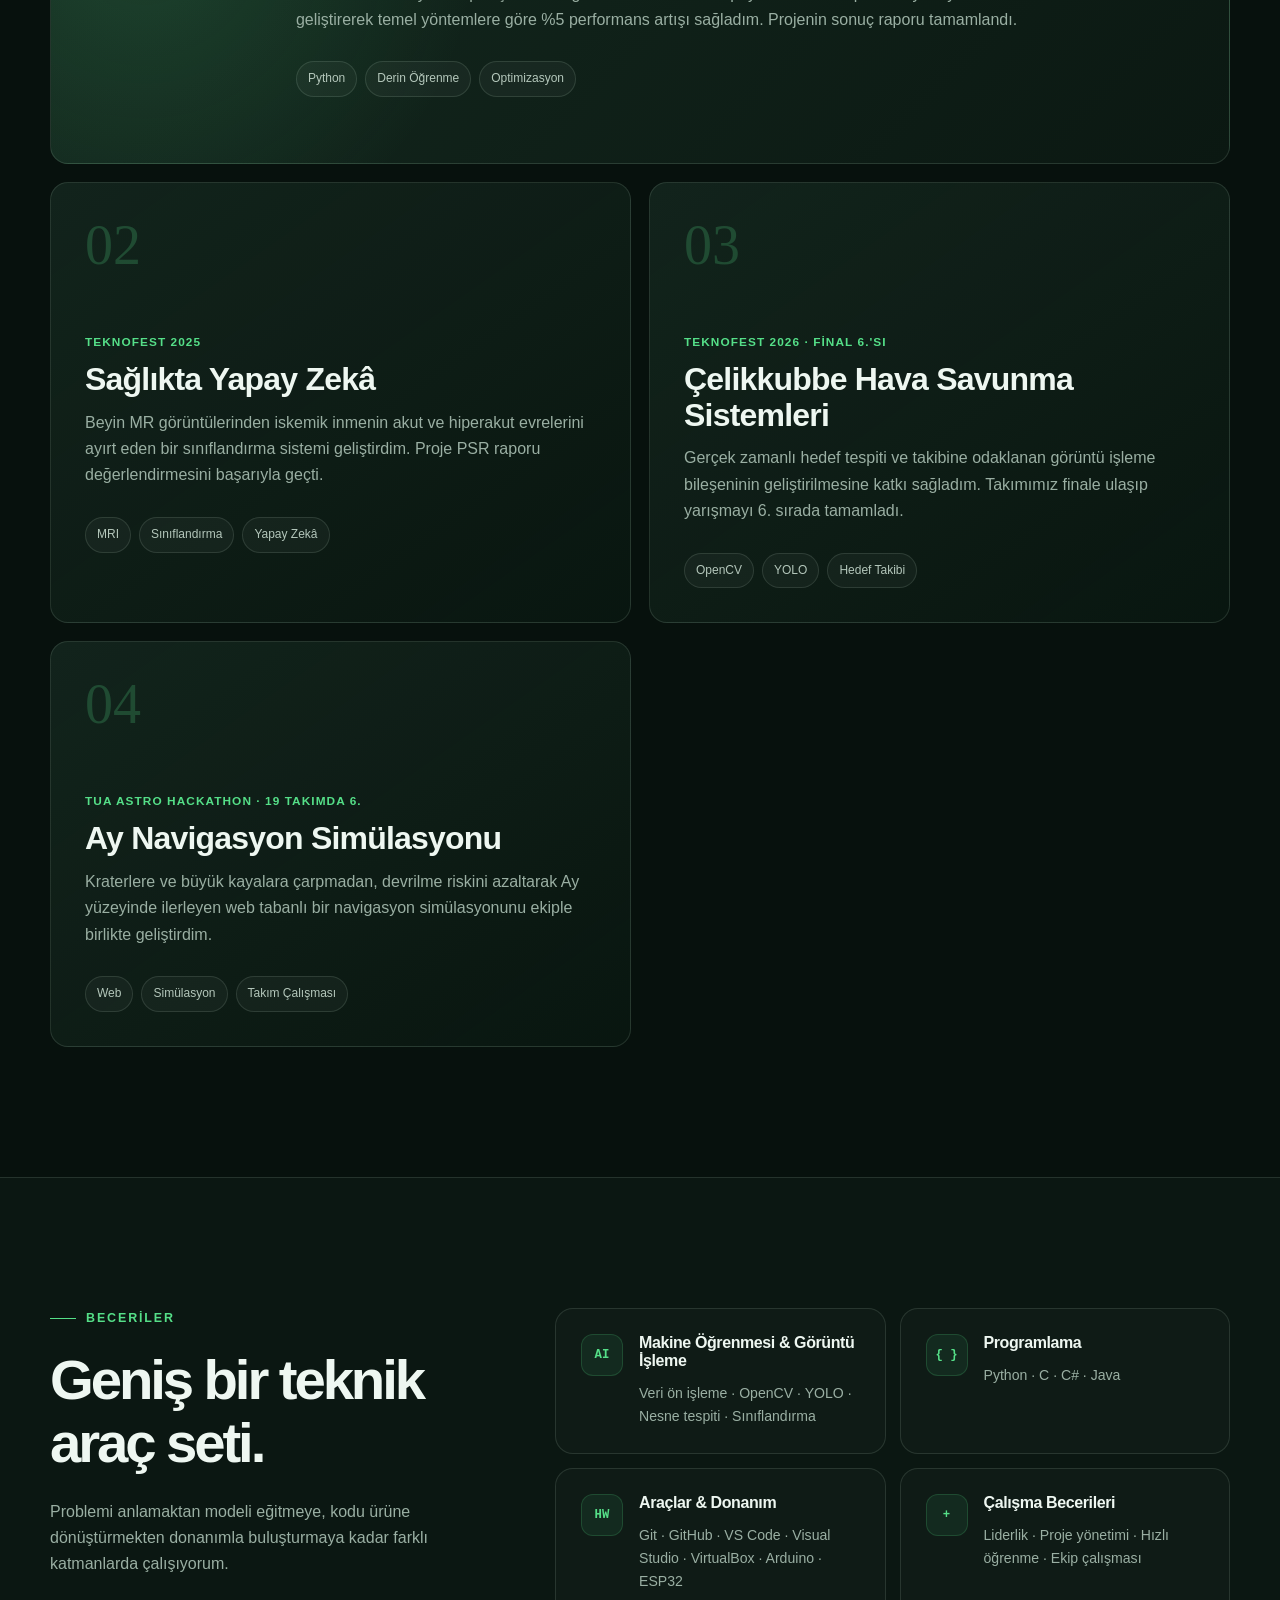
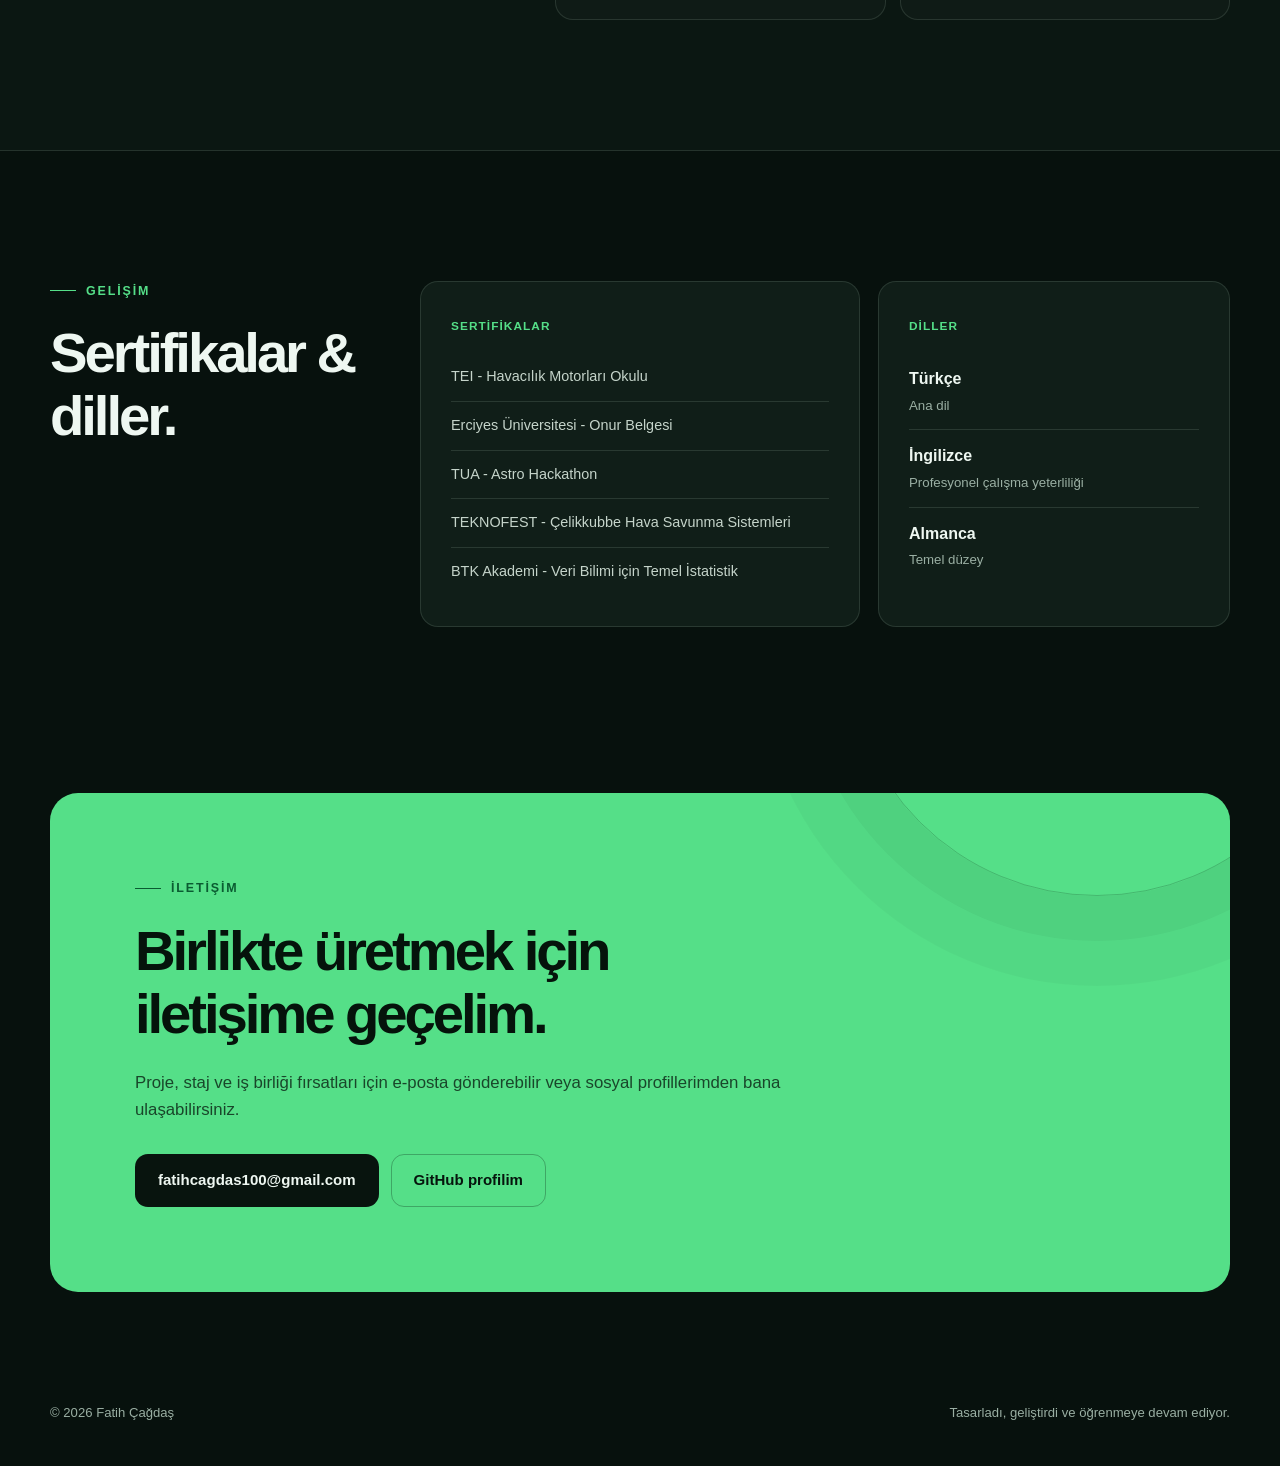
==== commit de220a99: "Add English portfolio and bilingual README" ====
--- a/index.html
+++ b/index.html
@@ -15,6 +15,10 @@
     />
     <meta property="og:type" content="website" />
     <title>Fatih Çağdaş | Bilgisayar Mühendisi</title>
+    <link rel="canonical" href="https://fatihcagdas100.github.io/" />
+    <link rel="alternate" hreflang="tr" href="https://fatihcagdas100.github.io/" />
+    <link rel="alternate" hreflang="en" href="https://fatihcagdas100.github.io/en/" />
+    <link rel="alternate" hreflang="x-default" href="https://fatihcagdas100.github.io/" />
     <link rel="icon" href="favicon.svg" type="image/svg+xml" />
     <link rel="stylesheet" href="styles.css" />
     <script src="script.js" defer></script>
@@ -46,6 +50,7 @@
           <a href="#projeler">Projeler</a>
           <a href="#beceriler">Beceriler</a>
           <a class="nav-cta" href="#iletisim">İletişim</a>
+          <a class="lang-switch" href="/en/" hreflang="en" lang="en" aria-label="View in English">EN</a>
         </nav>
       </div>
     </header>
@@ -70,12 +75,12 @@
             <ul class="quick-links" aria-label="Sosyal bağlantılar">
               <li>
                 <a href="https://github.com/Fatihcagdas100" target="_blank" rel="noreferrer">
-                  GitHub <span aria-hidden="true">↗</span>
+                  GitHub
                 </a>
               </li>
               <li>
                 <a href="https://linkedin.com/in/fatih-çağdaş" target="_blank" rel="noreferrer">
-                  LinkedIn <span aria-hidden="true">↗</span>
+                  LinkedIn
                 </a>
               </li>
               <li><span>Kayseri, Türkiye</span></li>
--- a/styles.css
+++ b/styles.css
@@ -156,6 +156,26 @@
   border-radius: 999px;
 }
 
+.main-nav .lang-switch {
+  display: grid;
+  width: 38px;
+  height: 38px;
+  padding: 0;
+  place-items: center;
+  color: var(--accent);
+  font-size: 0.76rem;
+  letter-spacing: 0.06em;
+  border: 1px solid rgba(85, 223, 136, 0.28);
+  border-radius: 50%;
+}
+
+.main-nav .lang-switch:hover,
+.main-nav .lang-switch:focus-visible {
+  color: #06110b;
+  background: var(--accent);
+  border-color: var(--accent);
+}
+
 .menu-button {
   display: none;
   width: 44px;
@@ -956,6 +976,14 @@
     text-align: center;
   }
 
+  .main-nav .lang-switch {
+    width: 100%;
+    height: auto;
+    margin-top: 5px;
+    padding: 11px 14px;
+    border-radius: 10px;
+  }
+
   .hero {
     padding-top: 135px;
   }
